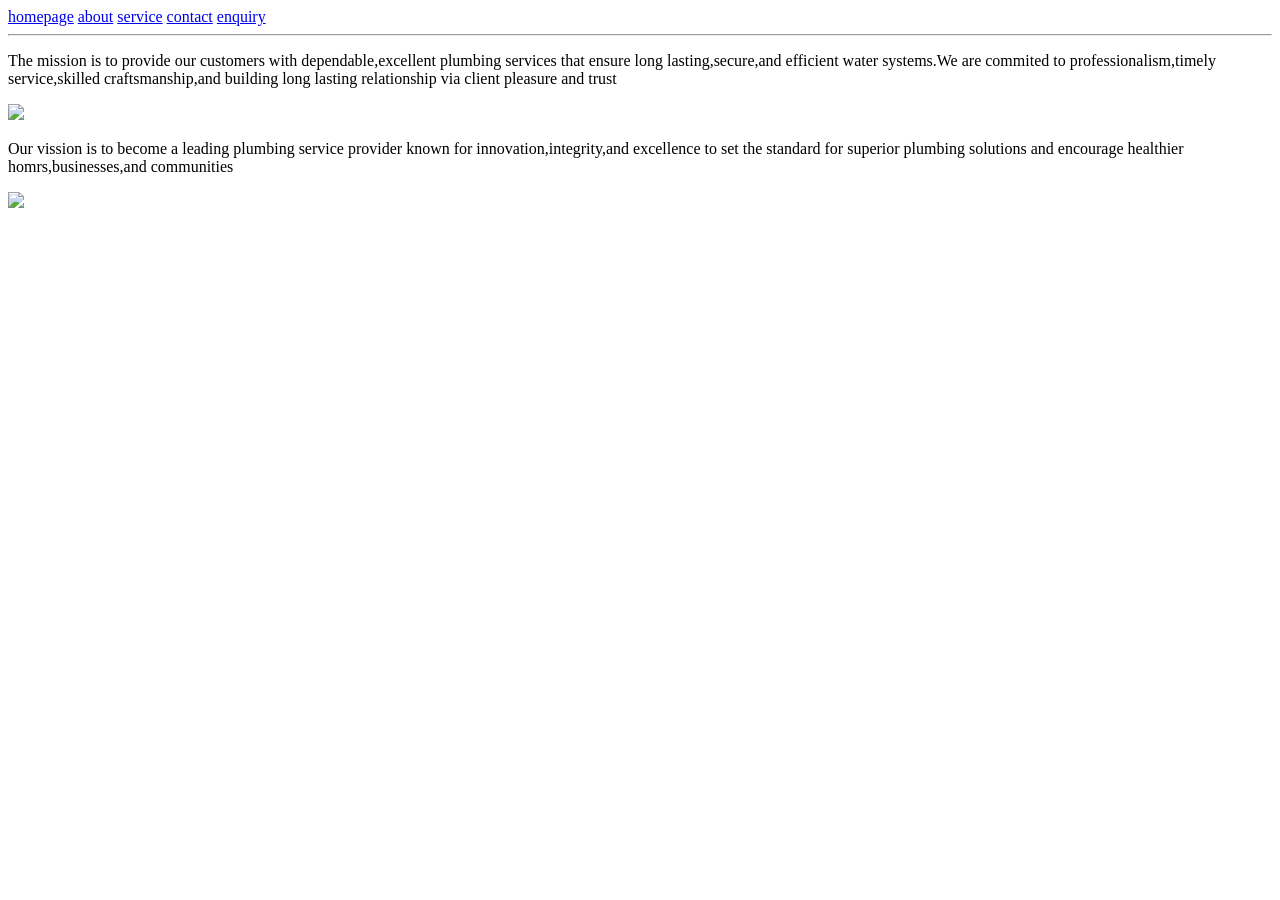
==== about.html @ d11e2aa8 "initial commit" ====
<!DOCTYPE html>
<html lang="en">
<head>
    <meta charset="UTF-8">
    <meta name="viewport" content="width=device-width, initial-scale=1.0">
    <title>about</title>
</head>
<body>
    
      <a href="index.html" target="_blank">homepage</a>
        <a href="about.html" target="_blank">about</a>
        <a href="service.html" target="_blank">service</a>
        <a href="contact.html" target="_blank">contact</a>
         <a href="enquiry.html" target="_blank">enquiry</a>
         </nav>
        <hr>
 <p>The mission is to provide our customers with dependable,excellent plumbing services that ensure long lasting,secure,and efficient water systems.We are commited to professionalism,timely service,skilled craftsmanship,and building long lasting relationship via client pleasure and trust</p>
  <img src="c:\Users\Student\Downloads\plumbing-team-.jpg"width=400>

 <p>Our vission is to become a leading plumbing service provider known for innovation,integrity,and excellence to set the standard for superior plumbing solutions and encourage healthier homrs,businesses,and communities</p>
  
<img src="c:\Users\Student\Downloads\plumbing pic.jpg"width=400>

</body>
</html>
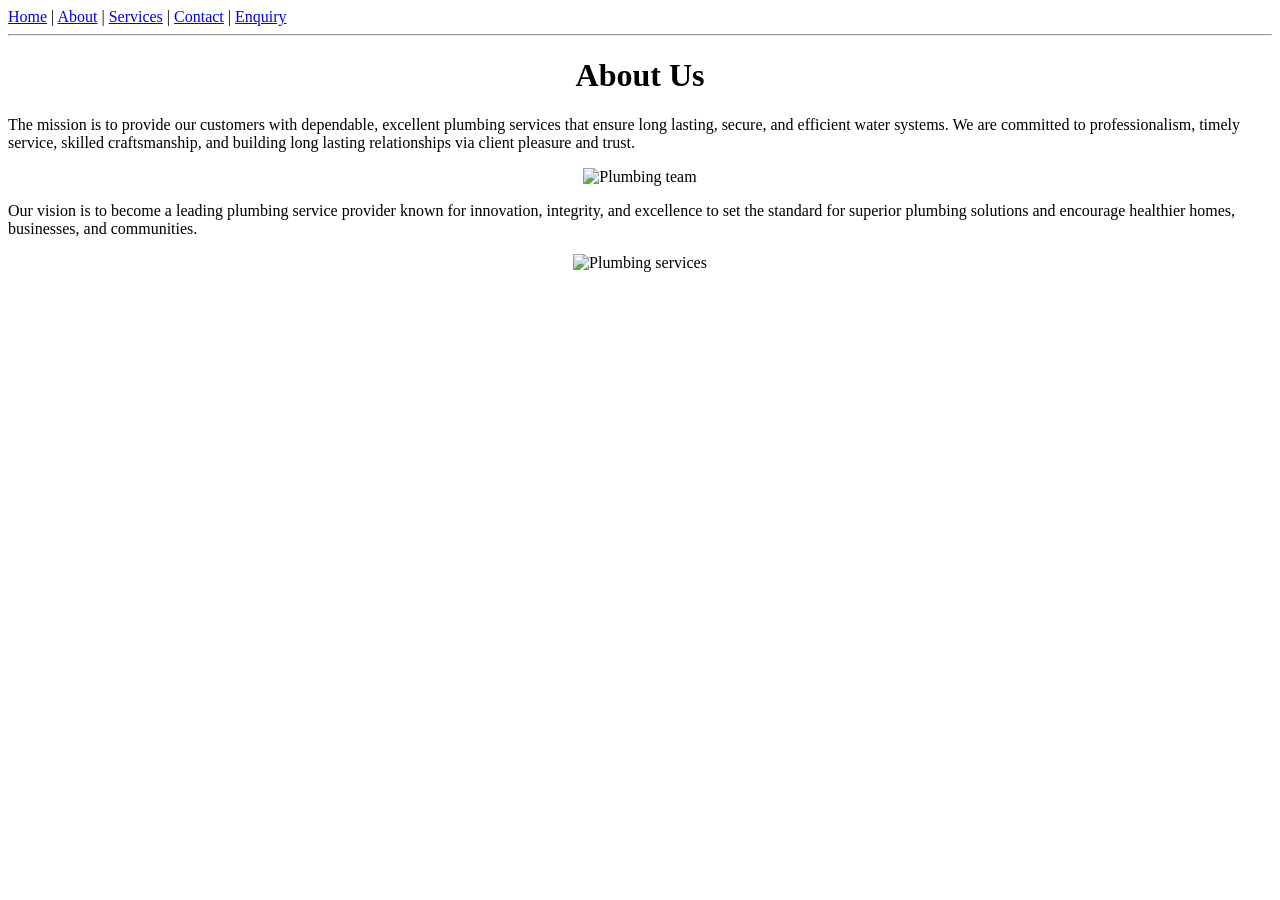
==== commit c40d92e9: "commit part1" ====
--- a/about.html
+++ b/about.html
@@ -3,23 +3,25 @@
 <head>
     <meta charset="UTF-8">
     <meta name="viewport" content="width=device-width, initial-scale=1.0">
-    <title>about</title>
+    <title>TMAN Operations - About</title>
 </head>
 <body>
-    
-      <a href="index.html" target="_blank">homepage</a>
-        <a href="about.html" target="_blank">about</a>
-        <a href="service.html" target="_blank">service</a>
-        <a href="contact.html" target="_blank">contact</a>
-         <a href="enquiry.html" target="_blank">enquiry</a>
-         </nav>
+    <header>
+        <nav>
+            <a href="index.html">Home</a> |
+            <a href="about.html">About</a> |
+            <a href="service.html">Services</a> |
+            <a href="contact.html">Contact</a> |
+            <a href="enquiry.html">Enquiry</a>
+        </nav>
         <hr>
- <p>The mission is to provide our customers with dependable,excellent plumbing services that ensure long lasting,secure,and efficient water systems.We are commited to professionalism,timely service,skilled craftsmanship,and building long lasting relationship via client pleasure and trust</p>
-  <img src="c:\Users\Student\Downloads\plumbing-team-.jpg"width=400>
-
- <p>Our vission is to become a leading plumbing service provider known for innovation,integrity,and excellence to set the standard for superior plumbing solutions and encourage healthier homrs,businesses,and communities</p>
-  
-<img src="c:\Users\Student\Downloads\plumbing pic.jpg"width=400>
-
+    </header>
+    <main>
+        <center><h1>About Us</h1></center>
+        <p>The mission is to provide our customers with dependable, excellent plumbing services that ensure long lasting, secure, and efficient water systems. We are committed to professionalism, timely service, skilled craftsmanship, and building long lasting relationships via client pleasure and trust.</p>
+        <center><img src="c:\Users\Student\Downloads\plumbing-team-.jpg" width="400" alt="Plumbing team"></center>
+        <p>Our vision is to become a leading plumbing service provider known for innovation, integrity, and excellence to set the standard for superior plumbing solutions and encourage healthier homes, businesses, and communities.</p>
+        <center><img src="c:\Users\Student\Downloads\plumbing pic.jpg" width="400" alt="Plumbing services"></center>
+    </main>
 </body>
 </html>
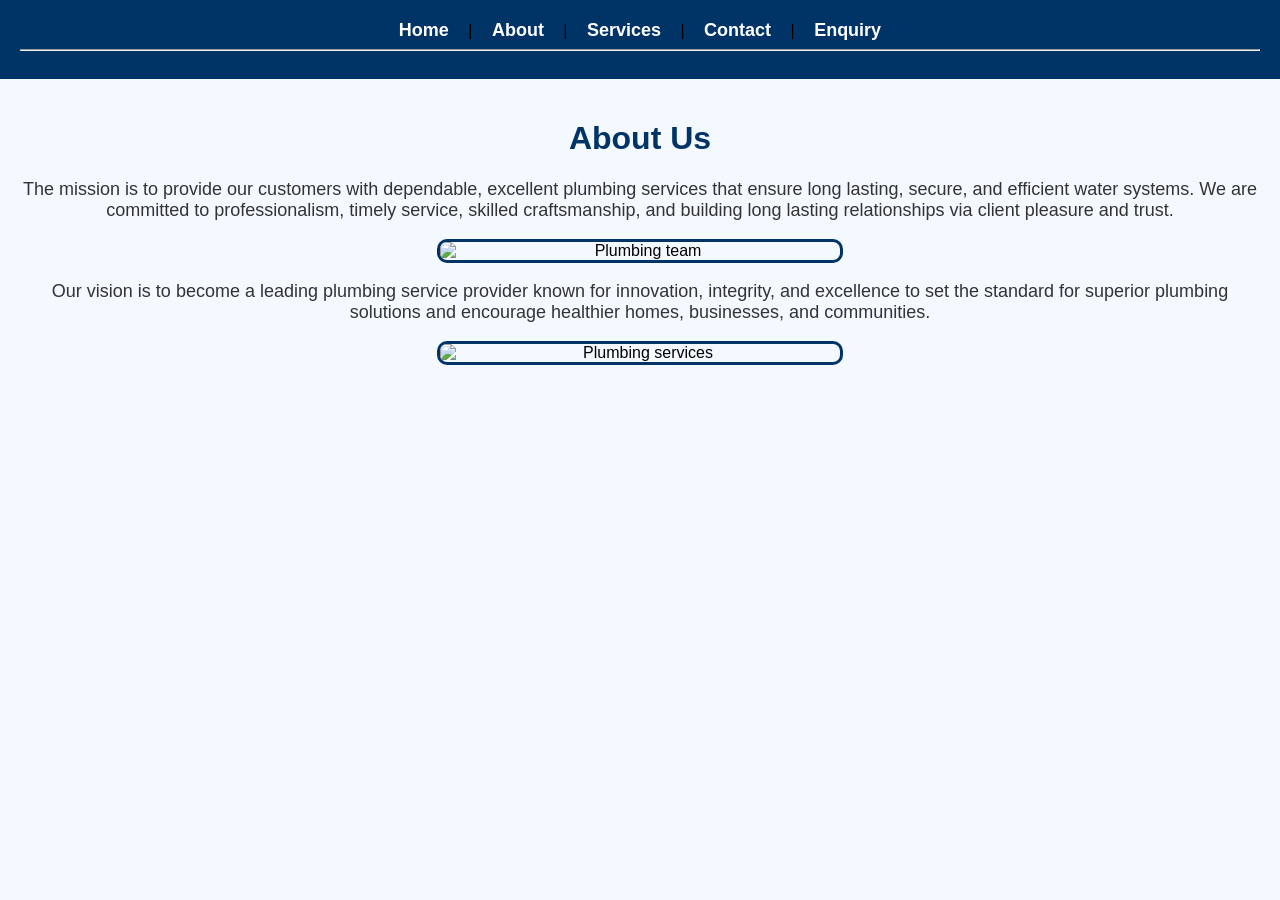
==== commit 7a0aa521: "changed html to css" ====
--- a/about.html
+++ b/about.html
@@ -4,6 +4,7 @@
     <meta charset="UTF-8">
     <meta name="viewport" content="width=device-width, initial-scale=1.0">
     <title>TMAN Operations - About</title>
+    <link rel="stylesheet" href="CSS/styles.css">
 </head>
 <body>
     <header>
--- a/CSS/styles.css
+++ b/CSS/styles.css
@@ -0,0 +1,86 @@
+
+        body{
+            font-family: Arial, sans-serif;
+            background-color: #f4f9ff;
+            margin: 0;
+            padding: 0;
+        }
+
+        /* HEADER SECTION */
+        header{
+            background-color: #003366;
+            padding: 20px;
+        }
+
+        /* NAVIGATION SECTION */
+        nav{
+            text-align: center;
+        }
+
+        nav a{
+            color: white;
+            text-decoration: none;
+            margin: 15px;
+            font-size: 18px;
+            font-weight: bold;
+        }
+
+        nav a:hover{
+            color: yellow;
+        }
+
+        /* MAIN CONTENT SECTION */
+        main{
+            padding: 20px;
+        }
+
+        /* HEADING SECTION */
+        h1{
+            text-align: center;
+            color: #003366;
+        }
+
+        h2{
+            text-align: center;
+            color: #006699;
+        }
+
+        /* PARAGRAPH SECTION */
+        p{
+            text-align: center;
+            font-size: 18px;
+            color: #333333;
+        }
+
+        /* IMAGE SECTION */
+        img{
+            display: block;
+            margin: auto;
+            border-radius: 10px;
+            border: 3px solid #003366;
+        }
+
+        /* LIST SECTION */
+        ul{
+            width: 250px;
+            margin: auto;
+            background-color: white;
+            padding: 20px;
+            border-radius: 10px;
+        }
+
+        li{
+            padding: 10px;
+            font-size: 18px;
+        }
+
+        /* FOOTER SECTION */
+        footer{
+            background-color: #003366;
+            color: white;
+            text-align: center;
+            padding: 15px;
+            margin-top: 20px;
+        }
+
+    
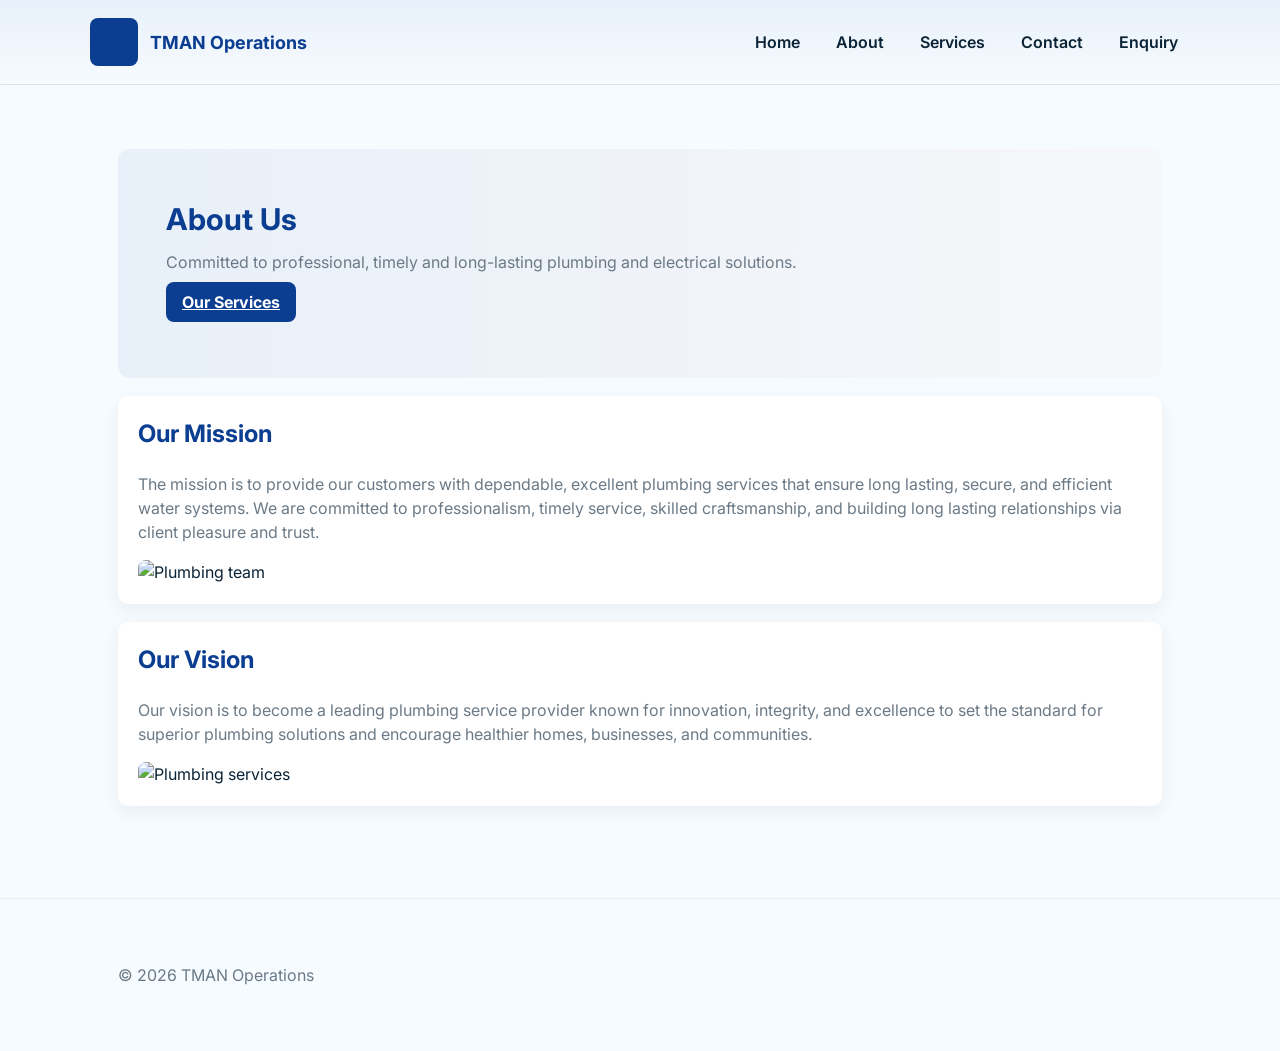
==== commit d3405da6: "Enhance homepage styling and retain existing page structure" ====
--- a/about.html
+++ b/about.html
@@ -1,28 +1,57 @@
 <!DOCTYPE html>
 <html lang="en">
-<head>
+    <head>
     <meta charset="UTF-8">
     <meta name="viewport" content="width=device-width, initial-scale=1.0">
     <title>TMAN Operations - About</title>
     <link rel="stylesheet" href="CSS/styles.css">
+    <link rel="icon" href="favicon.svg" type="image/svg+xml">
+    <meta name="theme-color" content="#0b3d91">
+    <meta name="description" content="About TMAN Operations - mission, vision and team">
 </head>
 <body>
-    <header>
-        <nav>
-            <a href="index.html">Home</a> |
-            <a href="about.html">About</a> |
-            <a href="service.html">Services</a> |
-            <a href="contact.html">Contact</a> |
-            <a href="enquiry.html">Enquiry</a>
-        </nav>
-        <hr>
+    <header class="site-header">
+        <div class="container header-inner">
+            <a class="brand" href="index.html">
+                <span class="logo" aria-hidden="true"></span>
+                <h1>TMAN Operations</h1>
+            </a>
+            <nav class="main-nav" aria-label="Main navigation">
+                <a href="index.html">Home</a>
+                <a href="about.html">About</a>
+                <a href="service.html">Services</a>
+                <a href="contact.html">Contact</a>
+                <a href="enquiry.html">Enquiry</a>
+            </nav>
+        </div>
     </header>
-    <main>
-        <center><h1>About Us</h1></center>
-        <p>The mission is to provide our customers with dependable, excellent plumbing services that ensure long lasting, secure, and efficient water systems. We are committed to professionalism, timely service, skilled craftsmanship, and building long lasting relationships via client pleasure and trust.</p>
-        <center><img src="c:\Users\Student\Downloads\plumbing-team-.jpg" width="400" alt="Plumbing team"></center>
-        <p>Our vision is to become a leading plumbing service provider known for innovation, integrity, and excellence to set the standard for superior plumbing solutions and encourage healthier homes, businesses, and communities.</p>
-        <center><img src="c:\Users\Student\Downloads\plumbing pic.jpg" width="400" alt="Plumbing services"></center>
+
+    <main class="site-main">
+        <div class="container">
+            <section class="hero">
+                <h1>About Us</h1>
+                <p>Committed to professional, timely and long-lasting plumbing and electrical solutions.</p>
+                <p style="margin-top:12px"><a class="btn btn-primary" href="service.html">Our Services</a></p>
+            </section>
+
+            <section class="card">
+                <h2>Our Mission</h2>
+                <p>The mission is to provide our customers with dependable, excellent plumbing services that ensure long lasting, secure, and efficient water systems. We are committed to professionalism, timely service, skilled craftsmanship, and building long lasting relationships via client pleasure and trust.</p>
+                <img class="responsive" src="c:\Users\Student\Downloads\plumbing-team-.jpg" alt="Plumbing team">
+            </section>
+
+            <section class="card">
+                <h2>Our Vision</h2>
+                <p>Our vision is to become a leading plumbing service provider known for innovation, integrity, and excellence to set the standard for superior plumbing solutions and encourage healthier homes, businesses, and communities.</p>
+                <img class="responsive" src="c:\Users\Student\Downloads\plumbing pic.jpg" alt="Plumbing services">
+            </section>
+        </div>
     </main>
+
+    <footer class="site-footer">
+        <div class="container">
+            <p>© 2026 TMAN Operations</p>
+        </div>
+    </footer>
 </body>
 </html>
--- a/CSS/styles.css
+++ b/CSS/styles.css
@@ -1,86 +1,75 @@
+@import url('https://fonts.googleapis.com/css2?family=Inter:wght@300;400;600;700&display=swap');
 
-        body{
-            font-family: Arial, sans-serif;
-            background-color: #f4f9ff;
-            margin: 0;
-            padding: 0;
-        }
+:root{
+  --bg: #f6fbff;
+  --surface: #ffffff;
+  --primary: #0b3d91;
+  --accent: #ff7a59;
+  --text: #0b2336;
+  --muted: #6b7a86;
+  --radius: 10px;
+}
 
-        /* HEADER SECTION */
-        header{
-            background-color: #003366;
-            padding: 20px;
-        }
+*{box-sizing: border-box}
+html,body{height:100%}
+body{
+  margin:0;
+  font-family: 'Inter', system-ui, -apple-system, 'Segoe UI', Roboto, 'Helvetica Neue', Arial;
+  background:var(--bg);
+  color:var(--text);
+  -webkit-font-smoothing:antialiased;
+  -moz-osx-font-smoothing:grayscale;
+  line-height:1.5;
+}
 
-        /* NAVIGATION SECTION */
-        nav{
-            text-align: center;
-        }
+.container{max-width:1100px;margin:0 auto;padding:28px}
 
-        nav a{
-            color: white;
-            text-decoration: none;
-            margin: 15px;
-            font-size: 18px;
-            font-weight: bold;
-        }
+header.site-header{
+  background:linear-gradient(180deg, rgba(11,61,145,0.06), transparent);
+  backdrop-filter: saturate(1.1) blur(2px);
+  border-bottom: 1px solid rgba(11,61,145,0.06);
+}
+.header-inner{display:flex;align-items:center;justify-content:space-between;gap:16px;padding:18px 0}
+.brand{display:flex;align-items:center;gap:12px;text-decoration:none;color:var(--primary)}
+.brand .logo{width:48px;height:48px;border-radius:8px;background:var(--primary);display:inline-block}
+.brand h1{font-size:18px;margin:0;color:var(--primary);font-weight:700}
 
-        nav a:hover{
-            color: yellow;
-        }
+nav.main-nav{display:flex;gap:12px;align-items:center}
+nav.main-nav a{color:var(--text);text-decoration:none;padding:8px 12px;border-radius:8px;font-weight:600}
+nav.main-nav a:hover{background:rgba(11,61,145,0.06);color:var(--primary)}
 
-        /* MAIN CONTENT SECTION */
-        main{
-            padding: 20px;
-        }
+.hero{background:linear-gradient(90deg, rgba(11,61,145,0.06), rgba(255,122,89,0.03));padding:48px;border-radius:12px;margin:18px 0}
+.hero h1{margin:0;font-size:30px;color:var(--primary)}
+.hero p{margin-top:8px;color:var(--muted);font-size:16px}
 
-        /* HEADING SECTION */
-        h1{
-            text-align: center;
-            color: #003366;
-        }
+main.site-main{padding:18px 0}
+.card{background:var(--surface);padding:20px;border-radius:var(--radius);box-shadow:0 6px 18px rgba(11,34,60,0.06);margin-bottom:18px}
 
-        h2{
-            text-align: center;
-            color: #006699;
-        }
+h1,h2,h3{color:var(--primary);margin-top:0}
+p{color:var(--muted);font-size:16px}
 
-        /* PARAGRAPH SECTION */
-        p{
-            text-align: center;
-            font-size: 18px;
-            color: #333333;
-        }
+img.responsive{max-width:100%;height:auto;display:block;border-radius:8px}
 
-        /* IMAGE SECTION */
-        img{
-            display: block;
-            margin: auto;
-            border-radius: 10px;
-            border: 3px solid #003366;
-        }
+ul.services{display:grid;grid-template-columns:repeat(auto-fit,minmax(200px,1fr));gap:12px;list-style:none;padding:0;margin:0}
+ul.services li{background:linear-gradient(180deg, #ffffff, #fbfbfd);padding:14px;border-radius:8px;border:1px solid rgba(11,61,145,0.04);text-align:center;font-weight:600;color:var(--text)}
 
-        /* LIST SECTION */
-        ul{
-            width: 250px;
-            margin: auto;
-            background-color: white;
-            padding: 20px;
-            border-radius: 10px;
-        }
+.grid-images{display:grid;grid-template-columns:repeat(auto-fit,minmax(220px,1fr));gap:16px;margin-top:16px}
+.grid-images img{border-radius:12px;object-fit:cover}
 
-        li{
-            padding: 10px;
-            font-size: 18px;
-        }
+form.contact-form{display:grid;gap:12px}
+form.contact-form input[type="text"],form.contact-form input[type="email"],form.contact-form input[type="tel"],form.contact-form textarea{width:100%;padding:10px;border-radius:8px;border:1px solid rgba(11,61,145,0.08)}
+form.contact-form label{font-weight:600;color:var(--primary)}
+form.contact-form input[type="submit"],.btn{background:var(--primary);color:white;padding:10px 16px;border-radius:8px;border:0;cursor:pointer;font-weight:700}
+.btn:hover{opacity:.95;}
 
-        /* FOOTER SECTION */
-        footer{
-            background-color: #003366;
-            color: white;
-            text-align: center;
-            padding: 15px;
-            margin-top: 20px;
-        }
+footer.site-footer{padding:20px 0;margin-top:28px;border-top:1px solid rgba(11,61,145,0.06);color:var(--muted)}
 
-    +/* Responsive */
+@media (max-width:700px){
+  .header-inner{flex-direction:column;align-items:flex-start}
+  nav.main-nav{flex-wrap:wrap}
+  .hero{padding:20px}
+  .hero h1{font-size:22px}
+}
+
+
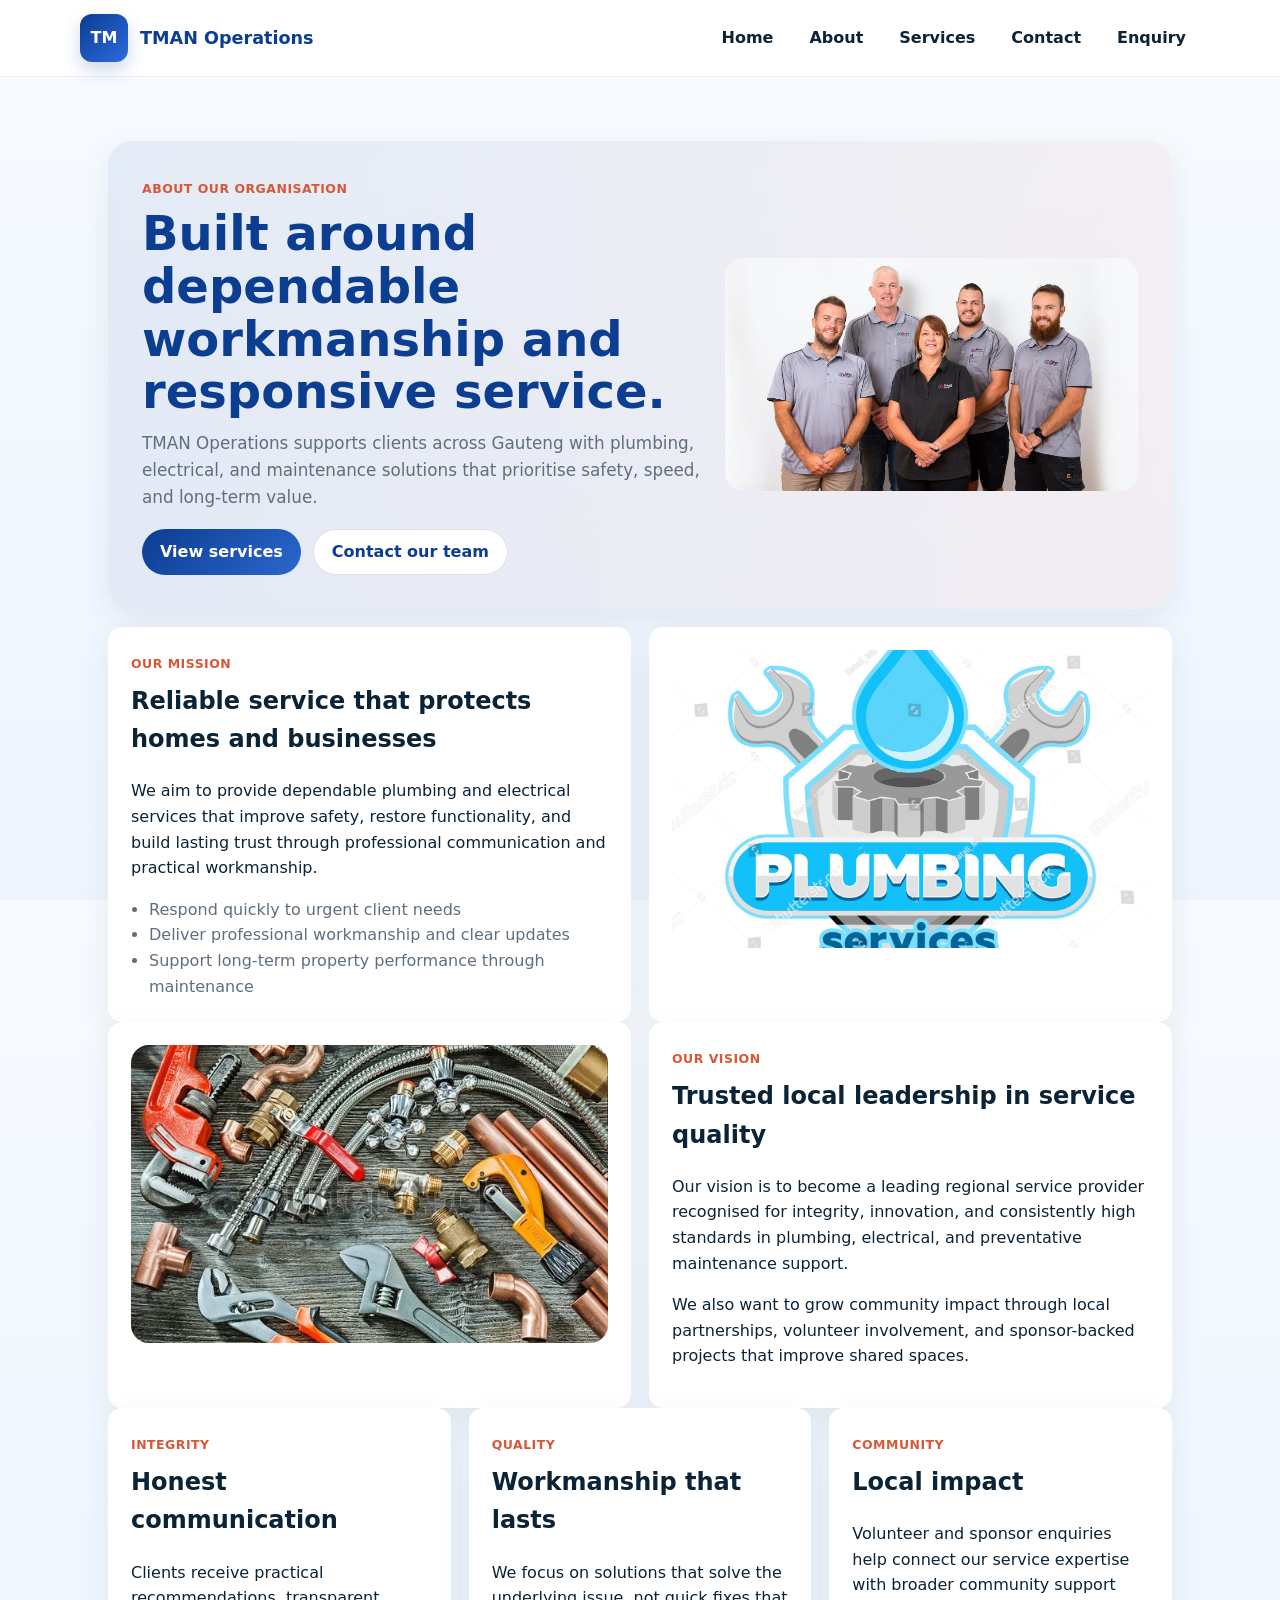
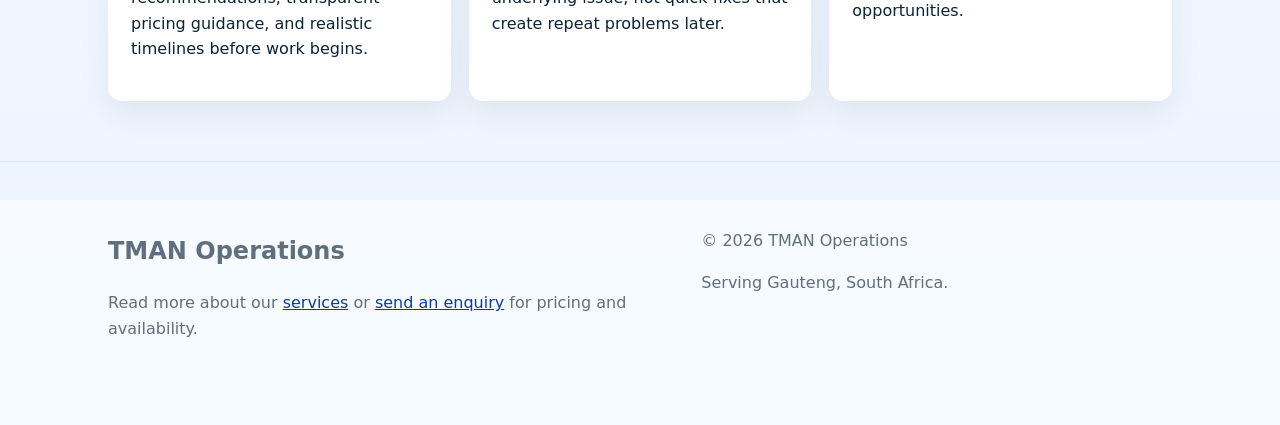
==== commit 5adfda1c: "we added javascript" ====
--- a/about.html
+++ b/about.html
@@ -1,24 +1,33 @@
 <!DOCTYPE html>
 <html lang="en">
-    <head>
+<head>
     <meta charset="UTF-8">
     <meta name="viewport" content="width=device-width, initial-scale=1.0">
-    <title>TMAN Operations - About</title>
+    <title>About TMAN Operations | Mission, Vision, and Community Focus</title>
+    <meta name="description" content="Learn about TMAN Operations, our mission, service approach, and commitment to dependable plumbing and electrical support in Gauteng.">
+    <meta name="keywords" content="about TMAN Operations, plumbing company Gauteng, electrical maintenance Gauteng, local service provider">
+    <meta name="robots" content="index, follow">
+    <meta name="theme-color" content="#0b3d91">
+    <meta property="og:title" content="About TMAN Operations">
+    <meta property="og:description" content="Mission, vision, and service values behind TMAN Operations in Gauteng.">
+    <meta property="og:type" content="website">
+    <meta property="og:url" content="https://tman-operations.netlify.app/about">
+    <meta property="og:image" content="https://tman-operations.netlify.app/adam-plumbing.jpg">
+    <meta name="twitter:card" content="summary_large_image">
+    <link rel="canonical" href="https://tman-operations.netlify.app/about">
     <link rel="stylesheet" href="CSS/styles.css">
     <link rel="icon" href="favicon.svg" type="image/svg+xml">
-    <meta name="theme-color" content="#0b3d91">
-    <meta name="description" content="About TMAN Operations - mission, vision and team">
 </head>
 <body>
     <header class="site-header">
         <div class="container header-inner">
             <a class="brand" href="index.html">
                 <span class="logo" aria-hidden="true"></span>
-                <h1>TMAN Operations</h1>
+                <span class="brand-title">TMAN Operations</span>
             </a>
             <nav class="main-nav" aria-label="Main navigation">
                 <a href="index.html">Home</a>
-                <a href="about.html">About</a>
+                <a href="about.html" aria-current="page">About</a>
                 <a href="service.html">Services</a>
                 <a href="contact.html">Contact</a>
                 <a href="enquiry.html">Enquiry</a>
@@ -28,30 +37,83 @@
 
     <main class="site-main">
         <div class="container">
-            <section class="hero">
-                <h1>About Us</h1>
-                <p>Committed to professional, timely and long-lasting plumbing and electrical solutions.</p>
-                <p style="margin-top:12px"><a class="btn btn-primary" href="service.html">Our Services</a></p>
+            <section class="hero" data-animate>
+                <div>
+                    <span class="eyebrow">About our organisation</span>
+                    <h1>Built around dependable workmanship and responsive service.</h1>
+                    <p>TMAN Operations supports clients across Gauteng with plumbing, electrical, and maintenance solutions that prioritise safety, speed, and long-term value.</p>
+                    <div class="hero-actions">
+                        <a class="btn" href="service.html">View services</a>
+                        <a class="btn btn-secondary" href="contact.html">Contact our team</a>
+                    </div>
+                </div>
+                <div class="hero-media">
+                    <img src="adam-plumbing.jpg" alt="TMAN Operations team member on duty" loading="eager" decoding="async">
+                </div>
             </section>
 
-            <section class="card">
-                <h2>Our Mission</h2>
-                <p>The mission is to provide our customers with dependable, excellent plumbing services that ensure long lasting, secure, and efficient water systems. We are committed to professionalism, timely service, skilled craftsmanship, and building long lasting relationships via client pleasure and trust.</p>
-                <img class="responsive" src="c:\Users\Student\Downloads\plumbing-team-.jpg" alt="Plumbing team">
+            <section class="section-grid">
+                <article class="card" data-animate>
+                    <span class="eyebrow">Our mission</span>
+                    <h2>Reliable service that protects homes and businesses</h2>
+                    <p>We aim to provide dependable plumbing and electrical services that improve safety, restore functionality, and build lasting trust through professional communication and practical workmanship.</p>
+                    <ul class="check-list">
+                        <li>Respond quickly to urgent client needs</li>
+                        <li>Deliver professional workmanship and clear updates</li>
+                        <li>Support long-term property performance through maintenance</li>
+                    </ul>
+                </article>
+
+                <article class="card visual-card" data-animate>
+                    <img class="responsive" src="plumbing.jpg" alt="TMAN Operations carrying out plumbing service work" loading="lazy" decoding="async">
+                </article>
             </section>
 
-            <section class="card">
-                <h2>Our Vision</h2>
-                <p>Our vision is to become a leading plumbing service provider known for innovation, integrity, and excellence to set the standard for superior plumbing solutions and encourage healthier homes, businesses, and communities.</p>
-                <img class="responsive" src="c:\Users\Student\Downloads\plumbing pic.jpg" alt="Plumbing services">
+            <section class="section-grid">
+                <article class="card visual-card" data-animate>
+                    <img class="responsive" src="plumbing.tman operations.jpg" alt="TMAN Operations team activity on site" loading="lazy" decoding="async">
+                </article>
+
+                <article class="card" data-animate>
+                    <span class="eyebrow">Our vision</span>
+                    <h2>Trusted local leadership in service quality</h2>
+                    <p>Our vision is to become a leading regional service provider recognised for integrity, innovation, and consistently high standards in plumbing, electrical, and preventative maintenance support.</p>
+                    <p>We also want to grow community impact through local partnerships, volunteer involvement, and sponsor-backed projects that improve shared spaces.</p>
+                </article>
+            </section>
+
+            <section class="cards-grid" aria-label="Core values">
+                <article class="card" data-animate>
+                    <span class="eyebrow">Integrity</span>
+                    <h2>Honest communication</h2>
+                    <p>Clients receive practical recommendations, transparent pricing guidance, and realistic timelines before work begins.</p>
+                </article>
+                <article class="card" data-animate>
+                    <span class="eyebrow">Quality</span>
+                    <h2>Workmanship that lasts</h2>
+                    <p>We focus on solutions that solve the underlying issue, not quick fixes that create repeat problems later.</p>
+                </article>
+                <article class="card" data-animate>
+                    <span class="eyebrow">Community</span>
+                    <h2>Local impact</h2>
+                    <p>Volunteer and sponsor enquiries help connect our service expertise with broader community support opportunities.</p>
+                </article>
             </section>
         </div>
     </main>
 
     <footer class="site-footer">
-        <div class="container">
-            <p>© 2026 TMAN Operations</p>
+        <div class="container footer-grid">
+            <div>
+                <h2>TMAN Operations</h2>
+                <p>Read more about our <a href="service.html">services</a> or <a href="enquiry.html">send an enquiry</a> for pricing and availability.</p>
+            </div>
+            <div>
+                <p>© 2026 TMAN Operations</p>
+                <p>Serving Gauteng, South Africa.</p>
+            </div>
         </div>
     </footer>
+    <script src="js/scripts.js" defer></script>
 </body>
-</html>+</html>
--- a/CSS/styles.css
+++ b/CSS/styles.css
@@ -1,75 +1,653 @@
-@import url('https://fonts.googleapis.com/css2?family=Inter:wght@300;400;600;700&display=swap');
-
-:root{
+:root {
   --bg: #f6fbff;
   --surface: #ffffff;
+  --surface-muted: #edf4ff;
   --primary: #0b3d91;
+  --primary-dark: #082c69;
   --accent: #ff7a59;
+  --accent-dark: #d75838;
   --text: #0b2336;
-  --muted: #6b7a86;
-  --radius: 10px;
-}
-
-*{box-sizing: border-box}
-html,body{height:100%}
-body{
-  margin:0;
-  font-family: 'Inter', system-ui, -apple-system, 'Segoe UI', Roboto, 'Helvetica Neue', Arial;
-  background:var(--bg);
-  color:var(--text);
-  -webkit-font-smoothing:antialiased;
-  -moz-osx-font-smoothing:grayscale;
-  line-height:1.5;
-}
-
-.container{max-width:1100px;margin:0 auto;padding:28px}
-
-header.site-header{
-  background:linear-gradient(180deg, rgba(11,61,145,0.06), transparent);
-  backdrop-filter: saturate(1.1) blur(2px);
-  border-bottom: 1px solid rgba(11,61,145,0.06);
-}
-.header-inner{display:flex;align-items:center;justify-content:space-between;gap:16px;padding:18px 0}
-.brand{display:flex;align-items:center;gap:12px;text-decoration:none;color:var(--primary)}
-.brand .logo{width:48px;height:48px;border-radius:8px;background:var(--primary);display:inline-block}
-.brand h1{font-size:18px;margin:0;color:var(--primary);font-weight:700}
-
-nav.main-nav{display:flex;gap:12px;align-items:center}
-nav.main-nav a{color:var(--text);text-decoration:none;padding:8px 12px;border-radius:8px;font-weight:600}
-nav.main-nav a:hover{background:rgba(11,61,145,0.06);color:var(--primary)}
-
-.hero{background:linear-gradient(90deg, rgba(11,61,145,0.06), rgba(255,122,89,0.03));padding:48px;border-radius:12px;margin:18px 0}
-.hero h1{margin:0;font-size:30px;color:var(--primary)}
-.hero p{margin-top:8px;color:var(--muted);font-size:16px}
-
-main.site-main{padding:18px 0}
-.card{background:var(--surface);padding:20px;border-radius:var(--radius);box-shadow:0 6px 18px rgba(11,34,60,0.06);margin-bottom:18px}
-
-h1,h2,h3{color:var(--primary);margin-top:0}
-p{color:var(--muted);font-size:16px}
-
-img.responsive{max-width:100%;height:auto;display:block;border-radius:8px}
-
-ul.services{display:grid;grid-template-columns:repeat(auto-fit,minmax(200px,1fr));gap:12px;list-style:none;padding:0;margin:0}
-ul.services li{background:linear-gradient(180deg, #ffffff, #fbfbfd);padding:14px;border-radius:8px;border:1px solid rgba(11,61,145,0.04);text-align:center;font-weight:600;color:var(--text)}
-
-.grid-images{display:grid;grid-template-columns:repeat(auto-fit,minmax(220px,1fr));gap:16px;margin-top:16px}
-.grid-images img{border-radius:12px;object-fit:cover}
-
-form.contact-form{display:grid;gap:12px}
-form.contact-form input[type="text"],form.contact-form input[type="email"],form.contact-form input[type="tel"],form.contact-form textarea{width:100%;padding:10px;border-radius:8px;border:1px solid rgba(11,61,145,0.08)}
-form.contact-form label{font-weight:600;color:var(--primary)}
-form.contact-form input[type="submit"],.btn{background:var(--primary);color:white;padding:10px 16px;border-radius:8px;border:0;cursor:pointer;font-weight:700}
-.btn:hover{opacity:.95;}
-
-footer.site-footer{padding:20px 0;margin-top:28px;border-top:1px solid rgba(11,61,145,0.06);color:var(--muted)}
-
-/* Responsive */
-@media (max-width:700px){
-  .header-inner{flex-direction:column;align-items:flex-start}
-  nav.main-nav{flex-wrap:wrap}
-  .hero{padding:20px}
-  .hero h1{font-size:22px}
-}
-
-
+  --muted: #5f6f7d;
+  --border: rgba(11, 61, 145, 0.1);
+  --success: #0f7b4d;
+  --error: #b42318;
+  --info: #0b3d91;
+  --radius: 14px;
+  --shadow: 0 12px 32px rgba(11, 35, 54, 0.08);
+}
+
+* {
+  box-sizing: border-box;
+}
+
+html,
+body {
+  height: 100%;
+}
+
+html {
+  scroll-behavior: smooth;
+}
+
+body {
+  margin: 0;
+  font-family: system-ui, -apple-system, BlinkMacSystemFont, "Segoe UI", sans-serif;
+  background: linear-gradient(180deg, #f7fbff 0%, #eef5ff 100%);
+  color: var(--text);
+  line-height: 1.6;
+  -webkit-font-smoothing: antialiased;
+  -moz-osx-font-smoothing: grayscale;
+}
+
+body.modal-open {
+  overflow: hidden;
+}
+
+a {
+  color: var(--primary);
+}
+
+img {
+  max-width: 100%;
+}
+
+.container {
+  max-width: 1120px;
+  margin: 0 auto;
+  padding: 28px;
+}
+
+.site-header {
+  position: sticky;
+  top: 0;
+  z-index: 20;
+  background: rgba(255, 255, 255, 0.92);
+  border-bottom: 1px solid rgba(11, 61, 145, 0.08);
+  backdrop-filter: blur(10px);
+}
+
+.header-inner {
+  display: flex;
+  align-items: center;
+  justify-content: space-between;
+  gap: 16px;
+  padding: 14px 0;
+}
+
+.brand {
+  display: flex;
+  align-items: center;
+  gap: 12px;
+  text-decoration: none;
+  color: var(--primary);
+}
+
+.brand .logo {
+  width: 48px;
+  height: 48px;
+  border-radius: 12px;
+  background: linear-gradient(135deg, var(--primary), #2d6cdf);
+  display: inline-flex;
+  align-items: center;
+  justify-content: center;
+  box-shadow: 0 8px 18px rgba(11, 61, 145, 0.2);
+}
+
+.brand .logo::before {
+  content: "TM";
+  color: #fff;
+  font-weight: 700;
+}
+
+.brand-title {
+  margin: 0;
+  font-size: 1.1rem;
+  font-weight: 700;
+}
+
+.main-nav {
+  display: flex;
+  flex-wrap: wrap;
+  gap: 8px;
+  align-items: center;
+}
+
+.main-nav a {
+  padding: 10px 14px;
+  border-radius: 999px;
+  text-decoration: none;
+  color: var(--text);
+  font-weight: 600;
+}
+
+.main-nav a:hover,
+.main-nav a:focus-visible {
+  background: rgba(11, 61, 145, 0.08);
+  color: var(--primary);
+}
+
+.site-main {
+  padding: 18px 0 32px;
+}
+
+.hero {
+  display: grid;
+  grid-template-columns: 1.15fr 0.85fr;
+  gap: 24px;
+  align-items: center;
+  background: linear-gradient(120deg, rgba(11, 61, 145, 0.08), rgba(255, 122, 89, 0.08));
+  padding: 34px;
+  border-radius: 24px;
+  box-shadow: var(--shadow);
+  margin: 18px 0;
+  overflow: hidden;
+}
+
+.hero h1 {
+  margin: 0 0 12px;
+  font-size: clamp(2rem, 4vw, 3rem);
+  line-height: 1.1;
+  color: var(--primary);
+}
+
+.hero p {
+  margin: 0 0 16px;
+  color: var(--muted);
+  font-size: 1.05rem;
+}
+
+.hero-actions {
+  display: flex;
+  flex-wrap: wrap;
+  gap: 12px;
+  margin-top: 18px;
+}
+
+.hero-media img,
+.responsive {
+  display: block;
+  width: 100%;
+  height: auto;
+  border-radius: 18px;
+  object-fit: cover;
+}
+
+.hero-stats {
+  display: grid;
+  grid-template-columns: repeat(3, minmax(0, 1fr));
+  gap: 12px;
+  margin-top: 22px;
+}
+
+.stat-card {
+  padding: 16px;
+  border-radius: 16px;
+  background: rgba(255, 255, 255, 0.88);
+  border: 1px solid rgba(255, 255, 255, 0.7);
+}
+
+.stat-card strong {
+  display: block;
+  font-size: 1.4rem;
+  color: var(--primary);
+}
+
+.section-grid,
+.cards-grid,
+.service-grid {
+  display: grid;
+  gap: 18px;
+}
+
+.section-grid {
+  grid-template-columns: repeat(2, minmax(0, 1fr));
+}
+
+.cards-grid,
+.service-grid {
+  grid-template-columns: repeat(auto-fit, minmax(240px, 1fr));
+}
+
+.card {
+  background: var(--surface);
+  padding: 22px;
+  border-radius: var(--radius);
+  box-shadow: var(--shadow);
+  border: 1px solid rgba(255, 255, 255, 0.7);
+}
+
+.card h2,
+.card h3 {
+  margin-top: 0;
+}
+
+.eyebrow {
+  display: inline-block;
+  margin-bottom: 8px;
+  color: var(--accent-dark);
+  font-weight: 700;
+  letter-spacing: 0.04em;
+  text-transform: uppercase;
+  font-size: 0.78rem;
+}
+
+.pill {
+  display: inline-flex;
+  align-items: center;
+  gap: 8px;
+  padding: 6px 12px;
+  border-radius: 999px;
+  background: var(--surface-muted);
+  color: var(--primary);
+  font-size: 0.85rem;
+  font-weight: 700;
+}
+
+.btn,
+button.btn,
+input[type="submit"] {
+  display: inline-flex;
+  align-items: center;
+  justify-content: center;
+  gap: 8px;
+  min-height: 46px;
+  padding: 0 18px;
+  border-radius: 999px;
+  border: none;
+  background: linear-gradient(135deg, var(--primary), #2b67cd);
+  color: #fff;
+  text-decoration: none;
+  font-weight: 700;
+  cursor: pointer;
+  transition: transform 0.25s ease, box-shadow 0.25s ease, opacity 0.25s ease;
+}
+
+.btn:hover,
+.btn:focus-visible,
+input[type="submit"]:hover,
+input[type="submit"]:focus-visible {
+  transform: translateY(-1px);
+  box-shadow: 0 12px 20px rgba(11, 61, 145, 0.2);
+}
+
+.btn-secondary {
+  background: #fff;
+  color: var(--primary);
+  border: 1px solid rgba(11, 61, 145, 0.14);
+}
+
+.inline-link {
+  font-weight: 700;
+}
+
+.feature-list,
+.check-list,
+.services {
+  margin: 0;
+  padding-left: 18px;
+  color: var(--muted);
+}
+
+.services {
+  display: grid;
+  grid-template-columns: repeat(auto-fit, minmax(220px, 1fr));
+  gap: 12px;
+  padding-left: 0;
+  list-style: none;
+}
+
+.services li {
+  padding: 16px;
+  border-radius: 16px;
+  background: linear-gradient(180deg, #fff, #f7fbff);
+  border: 1px solid var(--border);
+  color: var(--text);
+  font-weight: 600;
+}
+
+.tabs {
+  display: flex;
+  flex-wrap: wrap;
+  gap: 10px;
+  margin-bottom: 18px;
+}
+
+.tab-button {
+  padding: 10px 16px;
+  border-radius: 999px;
+  border: 1px solid var(--border);
+  background: #fff;
+  color: var(--text);
+  cursor: pointer;
+  font-weight: 700;
+}
+
+.tab-button.is-active,
+.tab-button:hover,
+.tab-button:focus-visible {
+  background: var(--primary);
+  color: #fff;
+  border-color: transparent;
+}
+
+.service-toolbar {
+  display: grid;
+  grid-template-columns: 1.4fr 0.8fr;
+  gap: 14px;
+  align-items: end;
+  margin-bottom: 14px;
+}
+
+.service-toolbar label,
+.contact-form label {
+  display: block;
+  margin-bottom: 6px;
+  color: var(--primary);
+  font-weight: 700;
+}
+
+.service-toolbar input,
+.service-toolbar select,
+.contact-form input[type="text"],
+.contact-form input[type="email"],
+.contact-form input[type="tel"],
+.contact-form input[type="date"],
+.contact-form select,
+.contact-form textarea {
+  width: 100%;
+  min-height: 48px;
+  padding: 12px 14px;
+  border-radius: 12px;
+  border: 1px solid var(--border);
+  background: #fff;
+  color: var(--text);
+  font: inherit;
+}
+
+.contact-form textarea {
+  min-height: 140px;
+  resize: vertical;
+}
+
+.service-results-meta {
+  display: flex;
+  justify-content: space-between;
+  gap: 12px;
+  align-items: center;
+  margin: 16px 0;
+  color: var(--muted);
+}
+
+.service-card {
+  display: grid;
+  gap: 14px;
+  padding: 20px;
+  border-radius: 18px;
+  background: linear-gradient(180deg, #fff, #f7fbff);
+  border: 1px solid var(--border);
+}
+
+.service-card-top,
+.service-meta {
+  display: flex;
+  justify-content: space-between;
+  gap: 10px;
+  flex-wrap: wrap;
+  color: var(--muted);
+  font-size: 0.95rem;
+}
+
+.service-location {
+  margin: 0;
+  color: var(--muted);
+}
+
+.visual-card img {
+  aspect-ratio: 16 / 10;
+}
+
+.gallery {
+  display: grid;
+  grid-template-columns: repeat(auto-fit, minmax(180px, 1fr));
+  gap: 14px;
+}
+
+.gallery-item {
+  width: 100%;
+  aspect-ratio: 4 / 3;
+  object-fit: cover;
+  border-radius: 18px;
+  cursor: pointer;
+  transition: transform 0.25s ease, box-shadow 0.25s ease;
+}
+
+.gallery-item:hover,
+.gallery-item:focus-visible {
+  transform: translateY(-4px);
+  box-shadow: 0 14px 30px rgba(11, 35, 54, 0.14);
+}
+
+.accordion {
+  display: grid;
+  gap: 10px;
+}
+
+.accordion-toggle {
+  width: 100%;
+  padding: 16px;
+  border: 1px solid var(--border);
+  border-radius: 16px;
+  text-align: left;
+  background: #fff;
+  color: var(--text);
+  cursor: pointer;
+  font-weight: 700;
+}
+
+.accordion-toggle.active {
+  background: var(--surface-muted);
+  color: var(--primary);
+}
+
+.accordion-panel {
+  padding: 0 16px 8px;
+  max-height: 0;
+  overflow: hidden;
+  color: var(--muted);
+  transition: max-height 0.3s ease;
+}
+
+.status-message,
+.form-status,
+.result-panel,
+.map-caption {
+  padding: 14px 16px;
+  border-radius: 14px;
+  background: #fff;
+  border: 1px solid var(--border);
+}
+
+.status-info {
+  color: var(--info);
+  border-color: rgba(11, 61, 145, 0.2);
+  background: rgba(11, 61, 145, 0.04);
+}
+
+.status-success {
+  color: var(--success);
+  border-color: rgba(15, 123, 77, 0.24);
+  background: rgba(15, 123, 77, 0.06);
+}
+
+.status-error {
+  color: var(--error);
+  border-color: rgba(180, 35, 24, 0.22);
+  background: rgba(180, 35, 24, 0.05);
+}
+
+.contact-form {
+  display: grid;
+  gap: 14px;
+}
+
+.contact-grid {
+  display: grid;
+  grid-template-columns: repeat(2, minmax(0, 1fr));
+  gap: 14px;
+}
+
+.full-width {
+  grid-column: 1 / -1;
+}
+
+.field-error {
+  margin: -4px 0 0;
+  color: var(--error);
+  font-size: 0.92rem;
+}
+
+[aria-invalid="true"] {
+  border-color: rgba(180, 35, 24, 0.4) !important;
+  box-shadow: 0 0 0 3px rgba(180, 35, 24, 0.08);
+}
+
+#map {
+  height: 340px;
+  width: 100%;
+  border-radius: 18px;
+  overflow: hidden;
+}
+
+.footer-grid {
+  display: grid;
+  grid-template-columns: 1.1fr 0.9fr;
+  gap: 18px;
+  align-items: start;
+}
+
+.site-footer {
+  padding: 22px 0 40px;
+  border-top: 1px solid rgba(11, 61, 145, 0.08);
+  color: var(--muted);
+}
+
+.lightbox,
+.modal {
+  position: fixed;
+  inset: 0;
+  display: none;
+  align-items: center;
+  justify-content: center;
+  padding: 20px;
+  background: rgba(5, 16, 32, 0.82);
+  z-index: 1000;
+}
+
+.lightbox.is-open,
+.modal.is-open {
+  display: flex;
+}
+
+.lightbox-content,
+.modal-panel {
+  position: relative;
+  width: min(920px, 100%);
+  padding: 22px;
+  border-radius: 24px;
+  background: #fff;
+  box-shadow: 0 24px 48px rgba(0, 0, 0, 0.25);
+}
+
+.lightbox-content img {
+  max-height: 75vh;
+  width: 100%;
+  object-fit: contain;
+  border-radius: 16px;
+  background: #f6fbff;
+}
+
+.lightbox-close,
+.modal-close {
+  position: absolute;
+  top: 12px;
+  right: 12px;
+  width: 42px;
+  height: 42px;
+  border: none;
+  border-radius: 999px;
+  background: rgba(11, 61, 145, 0.08);
+  color: var(--primary);
+  font-size: 1.4rem;
+  cursor: pointer;
+}
+
+.lightbox-caption {
+  margin: 14px 0 0;
+  color: var(--muted);
+}
+
+[data-animate] {
+  opacity: 0;
+  transform: translateY(20px);
+  transition: opacity 0.6s ease, transform 0.6s ease;
+}
+
+[data-animate].is-visible {
+  opacity: 1;
+  transform: translateY(0);
+}
+
+.show-focus :focus-visible {
+  outline: 3px solid rgba(11, 61, 145, 0.24);
+  outline-offset: 2px;
+}
+
+@media (max-width: 900px) {
+  .hero,
+  .section-grid,
+  .footer-grid,
+  .service-toolbar,
+  .contact-grid {
+    grid-template-columns: 1fr;
+  }
+
+  .hero-stats {
+    grid-template-columns: 1fr;
+  }
+}
+
+@media (max-width: 720px) {
+  .container {
+    padding: 20px;
+  }
+
+  .header-inner {
+    align-items: flex-start;
+    flex-direction: column;
+  }
+
+  .hero {
+    padding: 24px;
+  }
+
+  .main-nav {
+    width: 100%;
+  }
+
+  .main-nav a {
+    padding: 8px 12px;
+  }
+
+  .card,
+  .lightbox-content,
+  .modal-panel {
+    padding: 18px;
+  }
+
+  .service-results-meta {
+    flex-direction: column;
+    align-items: flex-start;
+  }
+}
+
+
